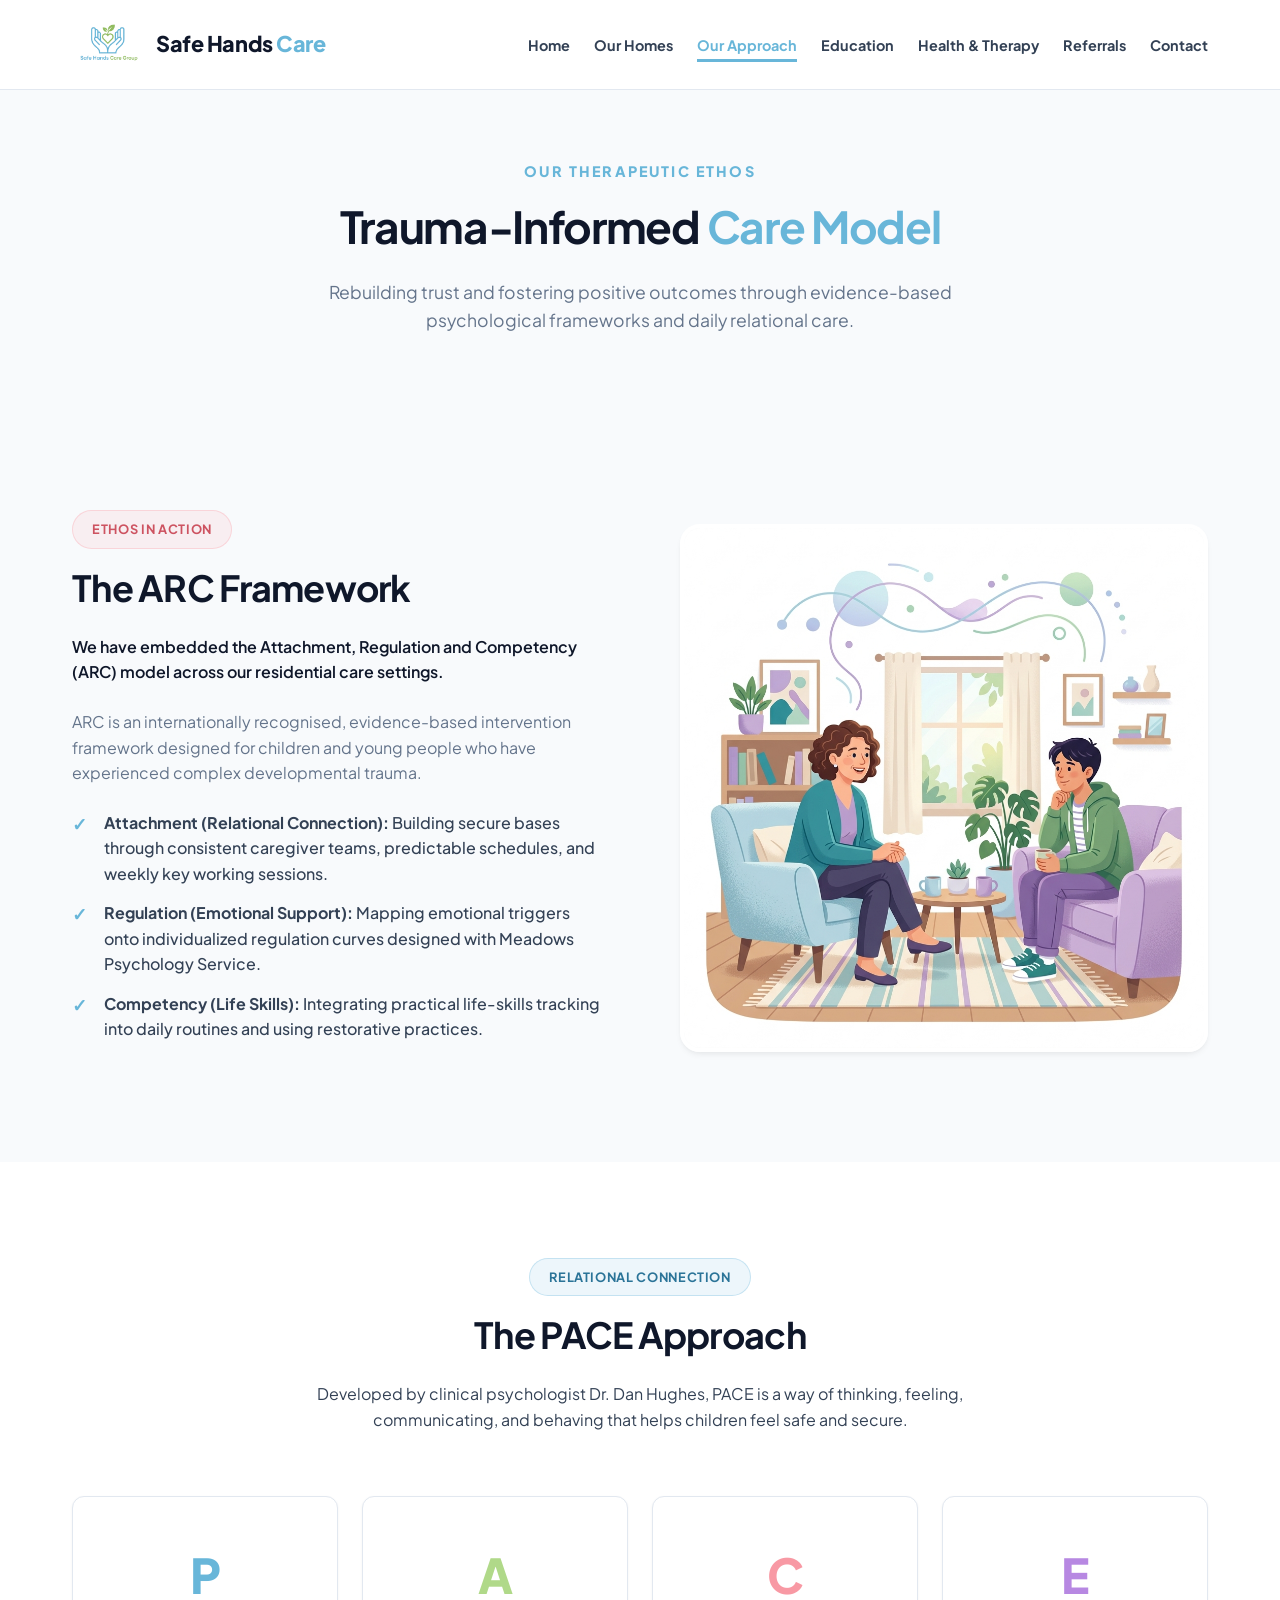
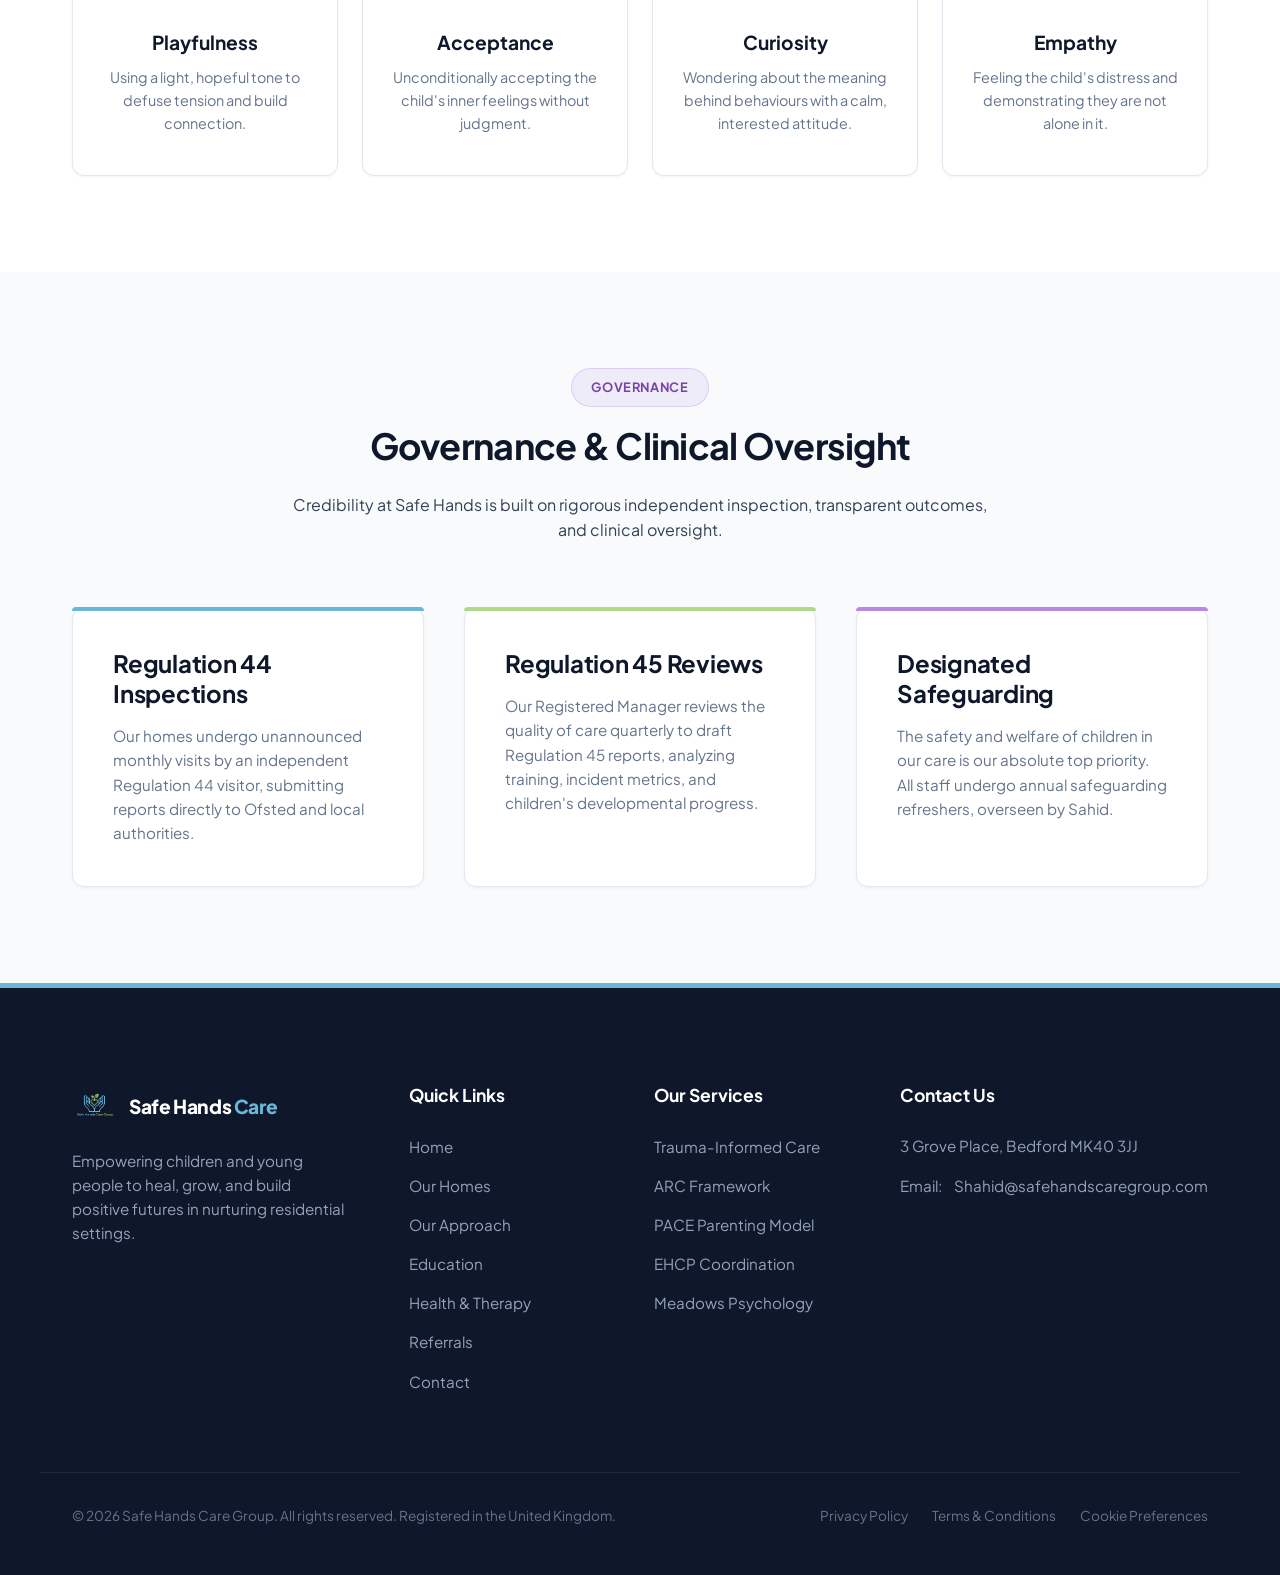
==== approach.html @ 8914d91e "first commit" ====
<!DOCTYPE html>
<html lang="en">
<head>
  <meta charset="UTF-8">
  <meta name="viewport" content="width=device-width, initial-scale=1.0">
  <title>Our Approach | Safe Hands Care Group</title>
  <meta name="description" content="Learn about our child-centred, trauma-informed approach. View details on the ARC Framework, the PACE Model, and our clinical governance structures.">
  <link rel="stylesheet" href="index.css">
</head>
<body>

  <!-- Header Section -->
  <header class="header" id="header">
    <div class="container nav-wrapper">
      <a href="index.html" class="logo-link" id="logo-link">
        <img src="assets/Logo.png" alt="Safe Hands Care Group Logo" class="logo-img">
        <div class="brand-text">Safe Hands <span>Care</span></div>
      </a>
      <button class="menu-toggle" id="menu-toggle" aria-label="Toggle Navigation">
        <span></span>
        <span></span>
        <span></span>
      </button>
      <ul class="nav-menu" id="nav-menu">
        <li class="nav-item"><a href="index.html">Home</a></li>
        <li class="nav-item"><a href="homes.html">Our Homes</a></li>
        <li class="nav-item active"><a href="approach.html">Our Approach</a></li>
        <li class="nav-item"><a href="education.html">Education</a></li>
        <li class="nav-item"><a href="health-therapy.html">Health & Therapy</a></li>
        <li class="nav-item"><a href="referrals.html">Referrals</a></li>
        <li class="nav-item"><a href="contact.html">Contact</a></li>
      </ul>
    </div>
  </header>

  <!-- Hero Section -->
  <section class="hero" id="approach-hero" style="padding: 10rem 0 5rem 0;">
    <div class="container">
      <div class="hero-content" style="max-width: 800px; margin: 0 auto; text-align: center;">
        <div class="hero-subtitle">Our Therapeutic Ethos</div>
        <h1 style="margin-bottom: 1.5rem;">Trauma-Informed <span>Care Model</span></h1>
        <p class="hero-desc" style="margin: 0 auto; max-width: 650px;">
          Rebuilding trust and fostering positive outcomes through evidence-based psychological frameworks and daily relational care.
        </p>
      </div>
    </div>
  </section>

  <!-- Core Approach Section -->
  <section class="section section-bg-light" id="core-approach">
    <div class="container">
      <div class="split-section">
        <div>
          <span class="badge badge-pink">Ethos in Action</span>
          <h2>The ARC Framework</h2>
          <p style="margin-top: 1rem; color: var(--text-dark); margin-bottom: 1.5rem; font-weight: 600;">
            We have embedded the Attachment, Regulation and Competency (ARC) model across our residential care settings.
          </p>
          <p style="color: var(--text-light); margin-bottom: 1.5rem;">
            ARC is an internationally recognised, evidence-based intervention framework designed for children and young people who have experienced complex developmental trauma.
          </p>
          <ul class="checklist">
            <li><strong>Attachment (Relational Connection):</strong> Building secure bases through consistent caregiver teams, predictable schedules, and weekly key working sessions.</li>
            <li><strong>Regulation (Emotional Support):</strong> Mapping emotional triggers onto individualized regulation curves designed with Meadows Psychology Service.</li>
            <li><strong>Competency (Life Skills):</strong> Integrating practical life-skills tracking into daily routines and using restorative practices.</li>
          </ul>
        </div>
        <div class="split-image-wrapper">
          <img src="assets/therapeutic_approach.png" alt="Therapeutic Approach Illustration">
        </div>
      </div>
    </div>
  </section>

  <!-- PACE Model -->
  <section class="section" id="pace-model">
    <div class="container">
      <div class="section-title-wrapper">
        <span class="badge badge-blue">relational connection</span>
        <h2>The PACE Approach</h2>
        <p>Developed by clinical psychologist Dr. Dan Hughes, PACE is a way of thinking, feeling, communicating, and behaving that helps children feel safe and secure.</p>
      </div>

      <div class="pace-container">
        <div class="pace-card">
          <span class="pace-letter">P</span>
          <h4>Playfulness</h4>
          <p style="color: var(--text-light); font-size: 0.9rem;">Using a light, hopeful tone to defuse tension and build connection.</p>
        </div>
        <div class="pace-card">
          <span class="pace-letter">A</span>
          <h4>Acceptance</h4>
          <p style="color: var(--text-light); font-size: 0.9rem;">Unconditionally accepting the child's inner feelings without judgment.</p>
        </div>
        <div class="pace-card">
          <span class="pace-letter">C</span>
          <h4>Curiosity</h4>
          <p style="color: var(--text-light); font-size: 0.9rem;">Wondering about the meaning behind behaviours with a calm, interested attitude.</p>
        </div>
        <div class="pace-card">
          <span class="pace-letter">E</span>
          <h4>Empathy</h4>
          <p style="color: var(--text-light); font-size: 0.9rem;">Feeling the child's distress and demonstrating they are not alone in it.</p>
        </div>
      </div>
    </div>
  </section>

  <!-- Clinical Oversight -->
  <section class="section section-bg-light" id="oversight">
    <div class="container">
      <div class="section-title-wrapper">
        <span class="badge badge-purple">Governance</span>
        <h2>Governance & Clinical Oversight</h2>
        <p>Credibility at Safe Hands is built on rigorous independent inspection, transparent outcomes, and clinical oversight.</p>
      </div>

      <div class="grid grid-3">
        <div class="card color-card-blue">
          <h3>Regulation 44 Inspections</h3>
          <p style="font-size: 0.95rem; color: var(--text-light); margin-top: 0.5rem;">
            Our homes undergo unannounced monthly visits by an independent Regulation 44 visitor, submitting reports directly to Ofsted and local authorities.
          </p>
        </div>

        <div class="card color-card-green">
          <h3>Regulation 45 Reviews</h3>
          <p style="font-size: 0.95rem; color: var(--text-light); margin-top: 0.5rem;">
            Our Registered Manager reviews the quality of care quarterly to draft Regulation 45 reports, analyzing training, incident metrics, and children's developmental progress.
          </p>
        </div>

        <div class="card color-card-purple">
          <h3>Designated Safeguarding</h3>
          <p style="font-size: 0.95rem; color: var(--text-light); margin-top: 0.5rem;">
            The safety and welfare of children in our care is our absolute top priority. All staff undergo annual safeguarding refreshers, overseen by Sahid.
          </p>
        </div>
      </div>
    </div>
  </section>

  <!-- Footer Section -->
  <footer class="footer" id="footer">
    <div class="container footer-grid">
      <div class="footer-brand">
        <a href="index.html" class="logo-link">
          <img src="assets/Logo.png" alt="Safe Hands Care Group Logo" style="height: 45px;">
          <div class="brand-text" style="font-size: 1.2rem;">Safe Hands <span>Care</span></div>
        </a>
        <p>Empowering children and young people to heal, grow, and build positive futures in nurturing residential settings.</p>
      </div>
      <div>
        <h4 class="footer-title">Quick Links</h4>
        <ul class="footer-links">
          <li><a href="index.html">Home</a></li>
          <li><a href="homes.html">Our Homes</a></li>
          <li><a href="approach.html">Our Approach</a></li>
          <li><a href="education.html">Education</a></li>
          <li><a href="health-therapy.html">Health & Therapy</a></li>
          <li><a href="referrals.html">Referrals</a></li>
          <li><a href="contact.html">Contact</a></li>
        </ul>
      </div>
      <div>
        <h4 class="footer-title">Our Services</h4>
        <ul class="footer-links">
          <li><a href="approach.html">Trauma-Informed Care</a></li>
          <li><a href="approach.html">ARC Framework</a></li>
          <li><a href="approach.html">PACE Parenting Model</a></li>
          <li><a href="education.html">EHCP Coordination</a></li>
          <li><a href="health-therapy.html">Meadows Psychology</a></li>
        </ul>
      </div>
      <div>
        <h4 class="footer-title">Contact Us</h4>
        <ul class="footer-contact-list">
          <li>
            <a href="https://maps.google.com/?q=3+Grove+Place,+Bedford+MK40+3JJ" target="_blank" rel="noopener noreferrer" style="color: #94A3B8;">
              3 Grove Place, Bedford MK40 3JJ
            </a>
          </li>

          <li>
            Email: <a href="mailto:Shahid@safehandscaregroup.com">Shahid@safehandscaregroup.com</a>
          </li>
        </ul>
      </div>
    </div>
    <div class="container footer-bottom">
      <p>&copy; 2026 Safe Hands Care Group. All rights reserved. Registered in the United Kingdom.</p>
      <div class="footer-bottom-links">
        <a href="#">Privacy Policy</a>
        <a href="#">Terms & Conditions</a>
        <a href="#">Cookie Preferences</a>
      </div>
    </div>
  </footer>

  <!-- Scroll Top Button -->
  <button class="scroll-top-btn" aria-label="Scroll to top" id="scroll-top-btn">↑</button>

  <script src="main.js"></script>
</body>
</html>
---- index.css ----
@import url('https://fonts.googleapis.com/css2?family=Plus+Jakarta+Sans:wght@300;400;500;600;700;800&display=swap');

:root {
  --primary-blue: #68B6D9;
  --primary-green: #B0D989;
  --primary-yellow: #F3E5AD;
  --primary-pink: #F899A4;
  --primary-purple: #B788E2;
  
  --primary-blue-light: rgba(104, 182, 217, 0.12);
  --primary-green-light: rgba(176, 217, 137, 0.12);
  --primary-yellow-light: rgba(243, 229, 173, 0.15);
  --primary-pink-light: rgba(248, 153, 164, 0.12);
  --primary-purple-light: rgba(183, 136, 226, 0.12);

  --text-dark: #0F172A;
  --text-medium: #334155;
  --text-light: #64748B;
  --text-muted: #94A3B8;
  
  --bg-white: #FFFFFF;
  --bg-light: #F8FAFC;
  --bg-card: #FFFFFF;
  --border-color: #E2E8F0;
  
  --shadow-sm: 0 1px 3px rgba(0, 0, 0, 0.05);
  --shadow-md: 0 4px 6px -1px rgba(0, 0, 0, 0.05), 0 2px 4px -1px rgba(0, 0, 0, 0.03);
  --shadow-lg: 0 10px 15px -3px rgba(0, 0, 0, 0.05), 0 4px 6px -2px rgba(0, 0, 0, 0.03);
  
  --radius-sm: 8px;
  --radius-md: 12px;
  --radius-lg: 20px;
  
  --transition-smooth: all 0.25s ease;
  --transition-fast: all 0.1s ease;
}

/* Base Styles & Resets */
*, *::before, *::after {
  box-sizing: border-box;
  margin: 0;
  padding: 0;
}

html {
  scroll-behavior: smooth;
  scroll-padding-top: 100px;
}

body {
  font-family: 'Plus Jakarta Sans', sans-serif;
  color: var(--text-medium);
  background-color: var(--bg-white);
  line-height: 1.6;
  -webkit-font-smoothing: antialiased;
  overflow-x: hidden;
}

h1, h2, h3, h4, h5, h6 {
  color: var(--text-dark);
  font-weight: 700;
  line-height: 1.25;
}

h1 {
  font-size: 2.75rem;
  letter-spacing: -0.03em;
}

h2 {
  font-size: 2.25rem;
  letter-spacing: -0.02em;
  margin-bottom: 1.5rem;
}

h3 {
  font-size: 1.5rem;
  letter-spacing: -0.01em;
}

a {
  color: inherit;
  text-decoration: none;
  transition: var(--transition-smooth);
}

img {
  max-width: 100%;
  height: auto;
  display: block;
}

/* Utilities */
.container {
  width: 100%;
  max-width: 1200px;
  margin: 0 auto;
  padding: 0 2rem;
}

.section {
  padding: 6rem 0;
  position: relative;
}

.section-bg-light {
  background-color: var(--bg-light);
}

.section-title-wrapper {
  max-width: 700px;
  margin: 0 auto 4rem auto;
  text-align: center;
}

.badge {
  display: inline-block;
  padding: 0.5rem 1.2rem;
  border-radius: 50px;
  font-size: 0.8rem;
  font-weight: 700;
  text-transform: uppercase;
  letter-spacing: 0.05em;
  margin-bottom: 1rem;
  border: 1px solid transparent;
}

.badge-blue {
  background-color: var(--primary-blue-light);
  color: #2b7498;
  border-color: rgba(104, 182, 217, 0.3);
}

.badge-pink {
  background-color: var(--primary-pink-light);
  color: #cd5361;
  border-color: rgba(248, 153, 164, 0.3);
}

.badge-green {
  background-color: var(--primary-green-light);
  color: #658546;
  border-color: rgba(176, 217, 137, 0.3);
}

.badge-purple {
  background-color: var(--primary-purple-light);
  color: #7b45a7;
  border-color: rgba(183, 136, 226, 0.3);
}

.grid {
  display: grid;
  gap: 2.5rem;
}

.grid-2 {
  grid-template-columns: repeat(2, 1fr);
}

.grid-3 {
  grid-template-columns: repeat(3, 1fr);
}

.text-center {
  text-align: center;
}

/* Header & Navigation */
.header {
  background-color: var(--bg-white);
  border-bottom: 1px solid var(--border-color);
  position: fixed;
  top: 0;
  left: 0;
  right: 0;
  z-index: 1000;
  height: 90px;
  display: flex;
  align-items: center;
  transition: var(--transition-smooth);
}

.header.scrolled {
  height: 75px;
  box-shadow: var(--shadow-sm);
}

.nav-wrapper {
  display: flex;
  justify-content: space-between;
  align-items: center;
  width: 100%;
}

.logo-link {
  display: flex;
  align-items: center;
  gap: 0.75rem;
}

.logo-img {
  height: 72px;
  width: auto;
  transition: var(--transition-smooth);
}

.header.scrolled .logo-img {
  height: 58px;
}

.brand-text {
  font-weight: 800;
  font-size: 1.35rem;
  color: var(--text-dark);
  letter-spacing: -0.02em;
}

.brand-text span {
  color: var(--primary-blue);
}

.nav-menu {
  display: flex;
  align-items: center;
  list-style: none;
  gap: 1.5rem;
}

.nav-item a {
  font-weight: 700;
  font-size: 0.9rem;
  color: var(--text-medium);
  position: relative;
  padding: 0.5rem 0;
}

.nav-item a:hover,
.nav-item.active a {
  color: var(--primary-blue);
}

.nav-item a::after {
  content: '';
  position: absolute;
  bottom: 0;
  left: 0;
  width: 0;
  height: 3px;
  background-color: var(--primary-blue);
  transition: var(--transition-smooth);
}

.nav-item a:hover::after,
.nav-item.active a::after {
  width: 100%;
}

.menu-toggle {
  display: none;
  background: none;
  border: none;
  cursor: pointer;
  width: 30px;
  height: 24px;
  position: relative;
  z-index: 1001;
}

.menu-toggle span {
  display: block;
  width: 100%;
  height: 2px;
  background-color: var(--text-dark);
  position: absolute;
  transition: var(--transition-smooth);
  border-radius: 2px;
}

.menu-toggle span:nth-child(1) { top: 0; }
.menu-toggle span:nth-child(2) { top: 11px; }
.menu-toggle span:nth-child(3) { top: 22px; }

.menu-toggle.open span:nth-child(1) {
  transform: translateY(11px) rotate(45deg);
}
.menu-toggle.open span:nth-child(2) {
  opacity: 0;
}
.menu-toggle.open span:nth-child(3) {
  transform: translateY(-11px) rotate(-45deg);
}

/* 3D Button System (Tactile, Beveled with Press Animation) */
.btn {
  display: inline-flex;
  align-items: center;
  justify-content: center;
  padding: 0.8rem 1.6rem;
  border-radius: 10px;
  font-weight: 700;
  font-size: 0.9rem;
  text-transform: uppercase;
  letter-spacing: 0.05em;
  cursor: pointer;
  transition: var(--transition-fast);
  border: 2px solid var(--btn-border);
  background-color: var(--btn-face);
  color: var(--text-dark);
  box-shadow: 0 5px 0 var(--btn-bevel);
  transform: translateY(-3px);
  position: relative;
}

.btn:hover {
  transform: translateY(-4px);
  box-shadow: 0 6px 0 var(--btn-bevel);
}

.btn:active {
  transform: translateY(2px);
  box-shadow: 0 1px 0 var(--btn-bevel);
}

.btn-primary {
  --btn-border: #357493;
  --btn-bevel: #68B6D9;
  --btn-face: #F0F9FD;
}

.btn-secondary {
  --btn-border: #9a4855;
  --btn-bevel: #F899A4;
  --btn-face: #FFF2F4;
}

.btn-outline {
  --btn-border: #475569;
  --btn-bevel: #64748B;
  --btn-face: #F8FAFC;
}

.btn-outline:hover {
  --btn-border: #357493;
  --btn-bevel: #68B6D9;
  --btn-face: #F0F9FD;
}

/* Hero Section */
.hero {
  padding: 10rem 0 6rem 0;
  background-color: var(--bg-light);
  position: relative;
  overflow: hidden;
}

.hero-content {
  max-width: 620px;
}

.hero-subtitle {
  color: var(--primary-blue);
  font-weight: 800;
  text-transform: uppercase;
  letter-spacing: 0.15em;
  font-size: 0.9rem;
  margin-bottom: 1rem;
}

.hero h1 {
  margin-bottom: 1.5rem;
}

.hero h1 span {
  color: var(--primary-blue);
}

.hero-desc {
  font-size: 1.1rem;
  color: var(--text-light);
  margin-bottom: 2.5rem;
  max-width: 540px;
}

.hero-buttons {
  display: flex;
  gap: 1.5rem;
}

.hero-img-wrapper {
  position: relative;
  display: flex;
  justify-content: center;
  align-items: center;
}

.hero-img-card {
  border-radius: var(--radius-lg);
  overflow: hidden;
  box-shadow: var(--shadow-md);
  border: 4px solid #ffffff;
  transition: var(--transition-smooth);
  width: 100%;
}

.hero-img-card:hover {
  transform: translateY(-2px);
}

/* Info Cards & Sections */
.card {
  background-color: var(--bg-card);
  border-radius: var(--radius-md);
  padding: 2.5rem;
  box-shadow: var(--shadow-sm);
  border: 1px solid var(--border-color);
  transition: var(--transition-smooth);
  position: relative;
}

.card:hover {
  transform: translateY(-3px);
  box-shadow: var(--shadow-md);
  border-color: var(--primary-blue);
}

.card::before {
  content: '';
  position: absolute;
  top: -1px;
  left: -1px;
  right: -1px;
  height: 4px;
  background-color: var(--card-accent-color, var(--primary-blue));
  border-radius: var(--radius-md) var(--radius-md) 0 0;
}

.card-icon {
  width: 50px;
  height: 50px;
  border-radius: var(--radius-sm);
  display: flex;
  align-items: center;
  justify-content: center;
  margin-bottom: 1.5rem;
  font-size: 1.4rem;
}

.card h3 {
  margin-bottom: 1rem;
}

/* Card variants using solid colors */
.color-card-blue { --card-accent-color: var(--primary-blue); }
.color-card-green { --card-accent-color: var(--primary-green); }
.color-card-pink { --card-accent-color: var(--primary-pink); }
.color-card-purple { --card-accent-color: var(--primary-purple); }

/* House Profile Block */
.house-profile {
  display: grid;
  grid-template-columns: 1.2fr 1fr;
  gap: 4rem;
  align-items: center;
  background-color: var(--bg-card);
  border-radius: var(--radius-lg);
  overflow: hidden;
  box-shadow: var(--shadow-md);
  border: 1px solid var(--border-color);
}

.house-gallery {
  position: relative;
  height: 100%;
  min-height: 450px;
  overflow: hidden;
}

.house-gallery img {
  width: 100%;
  height: 100%;
  object-fit: cover;
  transition: var(--transition-smooth);
}

.house-gallery:hover img {
  transform: scale(1.02);
}

.house-badge {
  position: absolute;
  top: 1.5rem;
  left: 1.5rem;
  background-color: var(--bg-white);
  padding: 0.5rem 1rem;
  border-radius: 50px;
  font-weight: 700;
  box-shadow: var(--shadow-sm);
  color: var(--primary-blue);
  z-index: 10;
  border: 1px solid var(--border-color);
}

.house-info {
  padding: 4rem;
}

.house-meta {
  display: grid;
  grid-template-columns: repeat(2, 1fr);
  gap: 1.5rem;
  margin: 2rem 0;
  padding: 1.5rem 0;
  border-top: 1px solid var(--border-color);
  border-bottom: 1px solid var(--border-color);
}

.meta-item {
  display: flex;
  flex-direction: column;
}

.meta-label {
  font-size: 0.8rem;
  color: var(--text-light);
  text-transform: uppercase;
  letter-spacing: 0.05em;
}

.meta-value {
  font-weight: 700;
  color: var(--text-dark);
  font-size: 1.05rem;
}

.house-features {
  list-style: none;
  margin-bottom: 2.5rem;
}

.house-features li {
  position: relative;
  padding-left: 1.75rem;
  margin-bottom: 0.75rem;
  font-weight: 500;
}

.house-features li::before {
  content: "✓";
  position: absolute;
  left: 0;
  color: var(--primary-green);
  font-weight: 800;
}

/* Ofsted Banner */
.ofsted-banner {
  background-color: var(--bg-light);
  border-radius: var(--radius-md);
  padding: 3rem;
  border: 1px solid var(--border-color);
  display: flex;
  align-items: center;
  justify-content: space-between;
  gap: 3rem;
  margin-top: 4rem;
}

.ofsted-text h3 {
  margin-bottom: 0.5rem;
}

.ofsted-logo-wrapper {
  background: var(--bg-white);
  padding: 1.25rem;
  border-radius: var(--radius-sm);
  box-shadow: var(--shadow-sm);
  display: flex;
  align-items: center;
  justify-content: center;
  min-width: 140px;
  border: 1px solid var(--border-color);
}

.ofsted-logo-wrapper span {
  font-weight: 800;
  color: #002f5f;
  font-size: 1.5rem;
  letter-spacing: -0.03em;
}

.ofsted-logo-wrapper span span {
  color: #3c9bbf;
}

/* PACE Grid styling */
.pace-container {
  display: grid;
  grid-template-columns: repeat(4, 1fr);
  gap: 1.5rem;
  margin-top: 3rem;
}

.pace-card {
  background: var(--bg-white);
  padding: 2.5rem 1.5rem;
  border-radius: var(--radius-md);
  box-shadow: var(--shadow-sm);
  border: 1px solid var(--border-color);
  transition: var(--transition-smooth);
  text-align: center;
}

.pace-card:hover {
  transform: translateY(-3px);
  box-shadow: var(--shadow-md);
}

.pace-letter {
  font-size: 3rem;
  font-weight: 800;
  margin-bottom: 1rem;
  display: block;
}

.pace-card:nth-child(1) .pace-letter { color: var(--primary-blue); }
.pace-card:nth-child(2) .pace-letter { color: var(--primary-green); }
.pace-card:nth-child(3) .pace-letter { color: var(--primary-pink); }
.pace-card:nth-child(4) .pace-letter { color: var(--primary-purple); }

.pace-card h4 {
  margin-bottom: 0.75rem;
  font-size: 1.2rem;
}

/* split sections */
.split-section {
  display: grid;
  grid-template-columns: 1fr 1fr;
  gap: 5rem;
  align-items: center;
}

.split-image-wrapper {
  border-radius: var(--radius-lg);
  overflow: hidden;
  box-shadow: var(--shadow-md);
  border: 4px solid #ffffff;
}

/* Checklists */
.checklist {
  list-style: none;
  margin: 1.5rem 0;
}

.checklist li {
  position: relative;
  padding-left: 2rem;
  margin-bottom: 0.85rem;
  font-weight: 500;
}

.checklist li::before {
  content: "✓";
  position: absolute;
  left: 0;
  color: var(--primary-blue);
  font-weight: 700;
  font-size: 1.1rem;
}

/* Contact Details & Form */
.contact-wrapper {
  display: grid;
  grid-template-columns: 1.1fr 1.5fr;
  gap: 5rem;
}

.contact-info-block {
  display: flex;
  flex-direction: column;
  gap: 2rem;
}

.contact-item {
  display: flex;
  gap: 1.5rem;
  align-items: flex-start;
}

.contact-icon {
  width: 50px;
  height: 50px;
  border-radius: 50%;
  background-color: var(--primary-blue-light);
  color: var(--primary-blue);
  display: flex;
  align-items: center;
  justify-content: center;
  font-size: 1.25rem;
  flex-shrink: 0;
  border: 1px solid rgba(104, 182, 217, 0.2);
}

.contact-item-text h4 {
  margin-bottom: 0.25rem;
  font-size: 1.1rem;
}

.contact-item-text p {
  color: var(--text-light);
}

.contact-item-text a:hover {
  color: var(--primary-blue);
}

.contact-form {
  background-color: var(--bg-card);
  padding: 3.5rem;
  border-radius: var(--radius-lg);
  box-shadow: var(--shadow-md);
  border: 1px solid var(--border-color);
}

.form-title {
  margin-bottom: 2rem;
}

.form-group {
  margin-bottom: 1.75rem;
}

.form-row {
  display: grid;
  grid-template-columns: repeat(2, 1fr);
  gap: 1.5rem;
}

.form-label {
  display: block;
  font-weight: 600;
  font-size: 0.9rem;
  color: var(--text-dark);
  margin-bottom: 0.5rem;
}

.form-control {
  width: 100%;
  padding: 0.85rem 1.2rem;
  border: 2px solid var(--border-color);
  border-radius: var(--radius-sm);
  font-family: inherit;
  font-size: 0.95rem;
  color: var(--text-dark);
  transition: var(--transition-smooth);
  background-color: var(--bg-light);
}

.form-control:focus {
  outline: none;
  border-color: var(--primary-blue);
  background-color: var(--bg-white);
}

textarea.form-control {
  resize: vertical;
  min-height: 140px;
}

.toast {
  position: fixed;
  bottom: 2rem;
  right: 2rem;
  background-color: #2e7d32;
  color: white;
  padding: 1rem 2rem;
  border-radius: var(--radius-sm);
  box-shadow: var(--shadow-md);
  font-weight: 600;
  z-index: 10000;
  transform: translateY(100px);
  opacity: 0;
  transition: var(--transition-smooth);
}

.toast.show {
  transform: translateY(0);
  opacity: 1;
}

/* Map container for embedded iframe */
.map-container {
  height: 420px;
  border-radius: var(--radius-md);
  overflow: hidden;
  box-shadow: var(--shadow-md);
  border: 1px solid var(--border-color);
  margin-top: 4rem;
}

.map-container iframe {
  width: 100%;
  height: 100%;
  border: 0;
  display: block;
}

/* Professional Dark Footer - Separated from White Theme */
.footer {
  background-color: #0F172A;
  color: #94A3B8;
  padding: 6rem 0 3rem 0;
  border-top: 5px solid var(--primary-blue); /* Solid separator border */
}

.footer h1, .footer h2, .footer h3, .footer h4, .footer h5, .footer h6 {
  color: #FFFFFF;
}

.footer-grid {
  display: grid;
  grid-template-columns: 1.5fr 1fr 1fr 1.5fr;
  gap: 4rem;
  margin-bottom: 4rem;
}

.footer-brand p {
  margin-top: 1.25rem;
  color: #94A3B8;
  font-size: 0.95rem;
}

.footer-brand .brand-text {
  color: #FFFFFF;
}

.footer-title {
  font-size: 1.1rem;
  font-weight: 700;
  margin-bottom: 1.75rem;
  color: #FFFFFF;
}

.footer-links {
  list-style: none;
}

.footer-links li {
  margin-bottom: 0.85rem;
}

.footer-links a {
  color: #94A3B8;
  font-size: 0.95rem;
}

.footer-links a:hover {
  color: var(--primary-blue);
  padding-left: 4px;
}

.footer-contact-list {
  list-style: none;
}

.footer-contact-list li {
  margin-bottom: 1rem;
  display: flex;
  gap: 0.75rem;
  font-size: 0.95rem;
  color: #94A3B8;
}

.footer-contact-list a {
  color: #94A3B8;
}

.footer-contact-list a:hover {
  color: var(--primary-blue);
}

.footer-contact-list svg {
  flex-shrink: 0;
  color: var(--primary-blue);
  margin-top: 3px;
}

.footer-bottom {
  border-top: 1px solid #1E293B;
  padding-top: 2rem;
  display: flex;
  justify-content: space-between;
  align-items: center;
}

.footer-bottom p {
  font-size: 0.85rem;
  color: #64748B;
}

.footer-bottom-links {
  display: flex;
  gap: 1.5rem;
  font-size: 0.85rem;
  color: #64748B;
}

.footer-bottom-links a {
  color: #64748B;
}

.footer-bottom-links a:hover {
  color: var(--primary-blue);
}

/* Animations */
.scroll-top-btn {
  position: fixed;
  bottom: 2rem;
  left: 2rem;
  width: 50px;
  height: 50px;
  background-color: var(--primary-blue);
  color: white;
  border: none;
  border-radius: 50%;
  cursor: pointer;
  box-shadow: var(--shadow-md);
  display: flex;
  align-items: center;
  justify-content: center;
  opacity: 0;
  visibility: hidden;
  transition: var(--transition-smooth);
  z-index: 999;
}

.scroll-top-btn.show {
  opacity: 1;
  visibility: visible;
}

.scroll-top-btn:hover {
  background-color: #559ec1;
  transform: translateY(-3px);
}

/* Responsive Breakpoints & Mobile Stacking */
@media (max-width: 1024px) {
  h1 { font-size: 2.25rem; }
  h2 { font-size: 1.85rem; }
  .grid-3 { grid-template-columns: repeat(2, 1fr); }
  .house-profile { grid-template-columns: 1fr; }
  .house-gallery { min-height: 350px; }
  .house-info { padding: 3rem; }
  .pace-container { grid-template-columns: repeat(2, 1fr); }
  .footer-grid { grid-template-columns: repeat(2, 1fr); gap: 3rem; }
}

@media (max-width: 768px) {
  .section { padding: 4.5rem 0; }
  
  /* Force vertical stack on all columns for phone layout to prevent side-by-side cutoff */
  .grid-2, .grid-3, .split-section, .contact-wrapper { 
    grid-template-columns: 1fr !important; 
    gap: 2.5rem;
  }
  
  .hero { padding: 9rem 0 4.5rem 0; }
  .hero-buttons { flex-direction: column; gap: 1rem; }
  .menu-toggle { display: block; }
  
  /* Mobile Menu - Leaned and aligned towards the RIGHT */
  .nav-menu {
    position: fixed;
    top: 90px;
    right: 0;
    left: auto; /* Aligned to the right */
    width: 290px;
    background-color: var(--bg-white);
    flex-direction: column;
    padding: 3rem 2rem;
    gap: 2rem;
    transform: translateX(100%);
    transition: var(--transition-smooth);
    box-shadow: -5px 10px 25px rgba(0, 0, 0, 0.08);
    align-items: flex-end; /* Align links to the right */
    text-align: right; /* Text right aligned */
    height: calc(100vh - 90px);
    overflow-y: auto;
  }
  
  .nav-menu.open {
    transform: translateX(0);
  }
  
  .header.scrolled .nav-menu {
    top: 75px;
    height: calc(100vh - 75px);
  }

  .nav-item {
    width: 100%;
  }

  .nav-item a {
    display: block;
    width: 100%;
    font-size: 1.1rem;
    padding: 0.5rem 0;
  }

  .nav-item a::after {
    left: auto;
    right: 0; /* Anchor indicator line to the right */
  }

  .form-row { grid-template-columns: 1fr; gap: 0; }
  .ofsted-banner { flex-direction: column; text-align: center; gap: 1.5rem; }
  .footer-grid { grid-template-columns: 1fr; gap: 2.5rem; }
  .footer-bottom { flex-direction: column; gap: 1.5rem; text-align: center; }
}

@media (max-width: 480px) {
  h1 { font-size: 2rem; }
  .container { padding: 0 1.25rem; }
  .pace-container { grid-template-columns: 1fr; }
  .contact-form { padding: 2rem 1.5rem; }
}
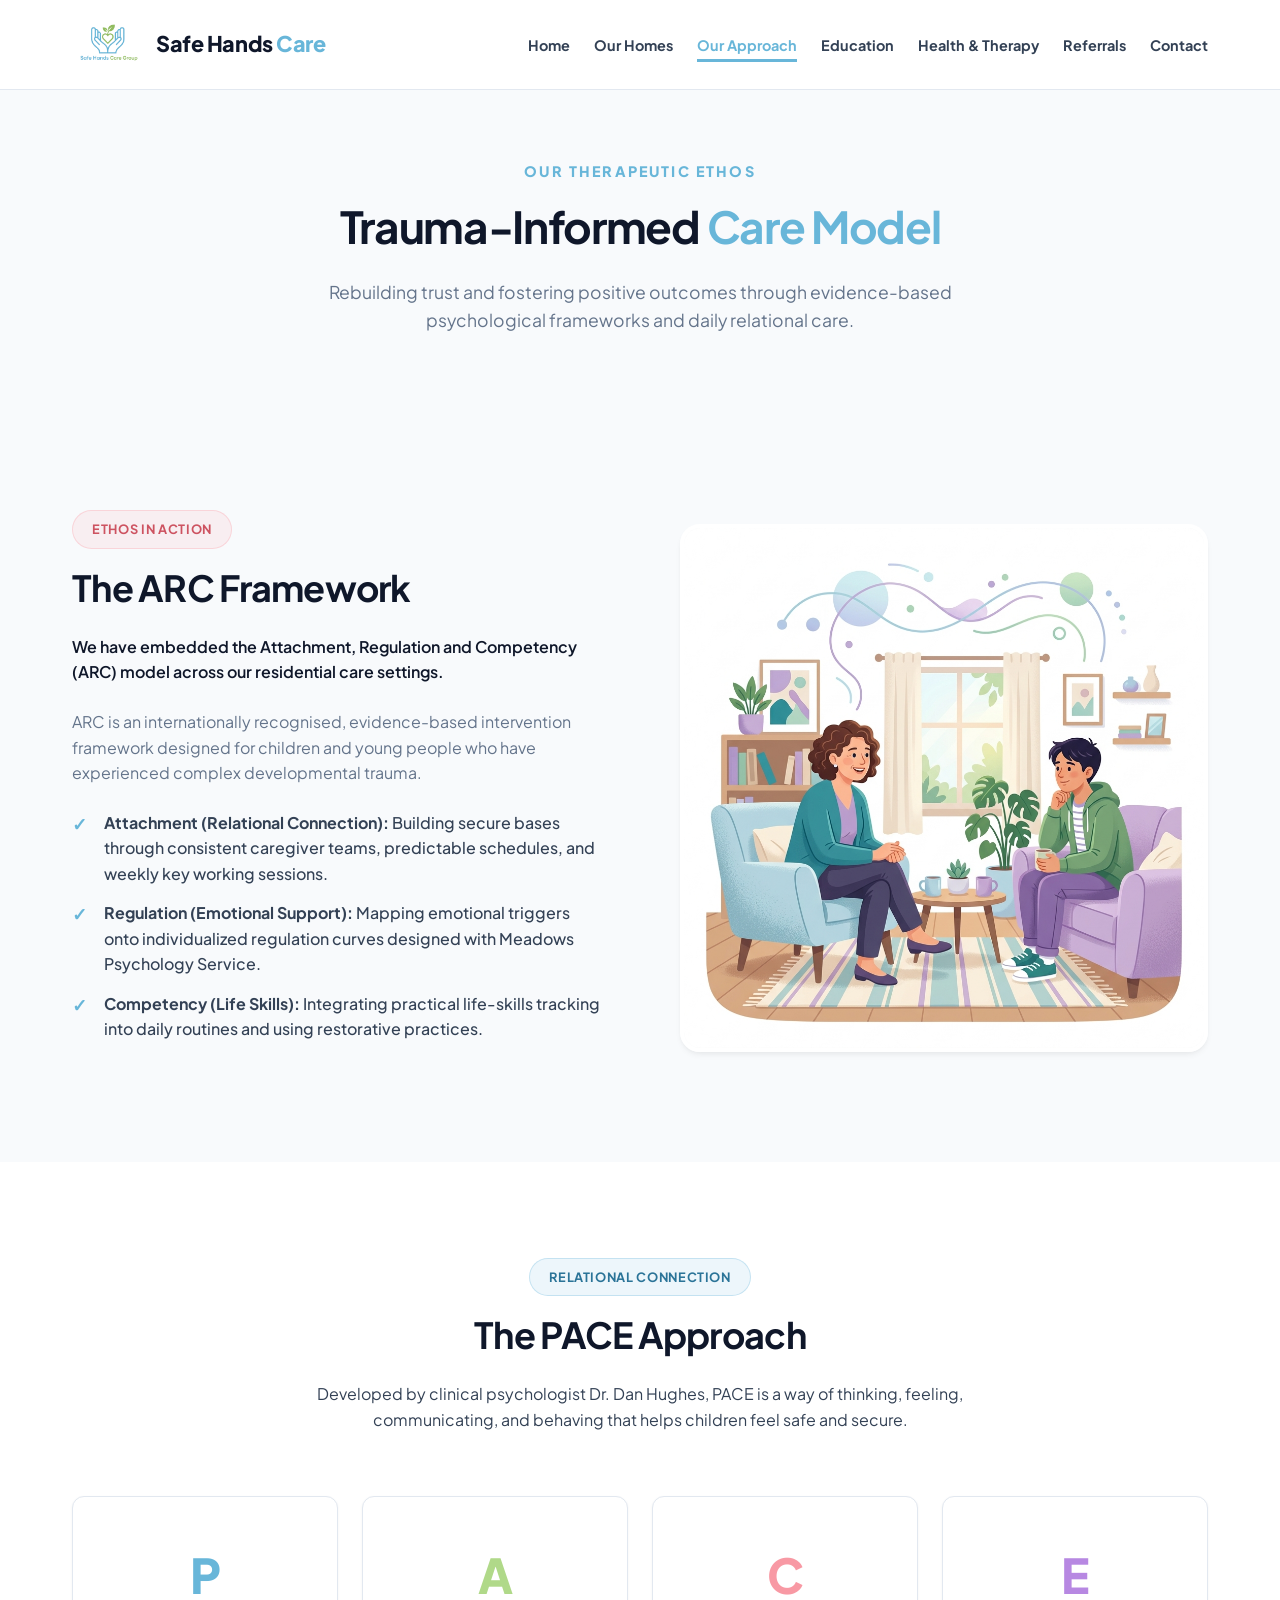
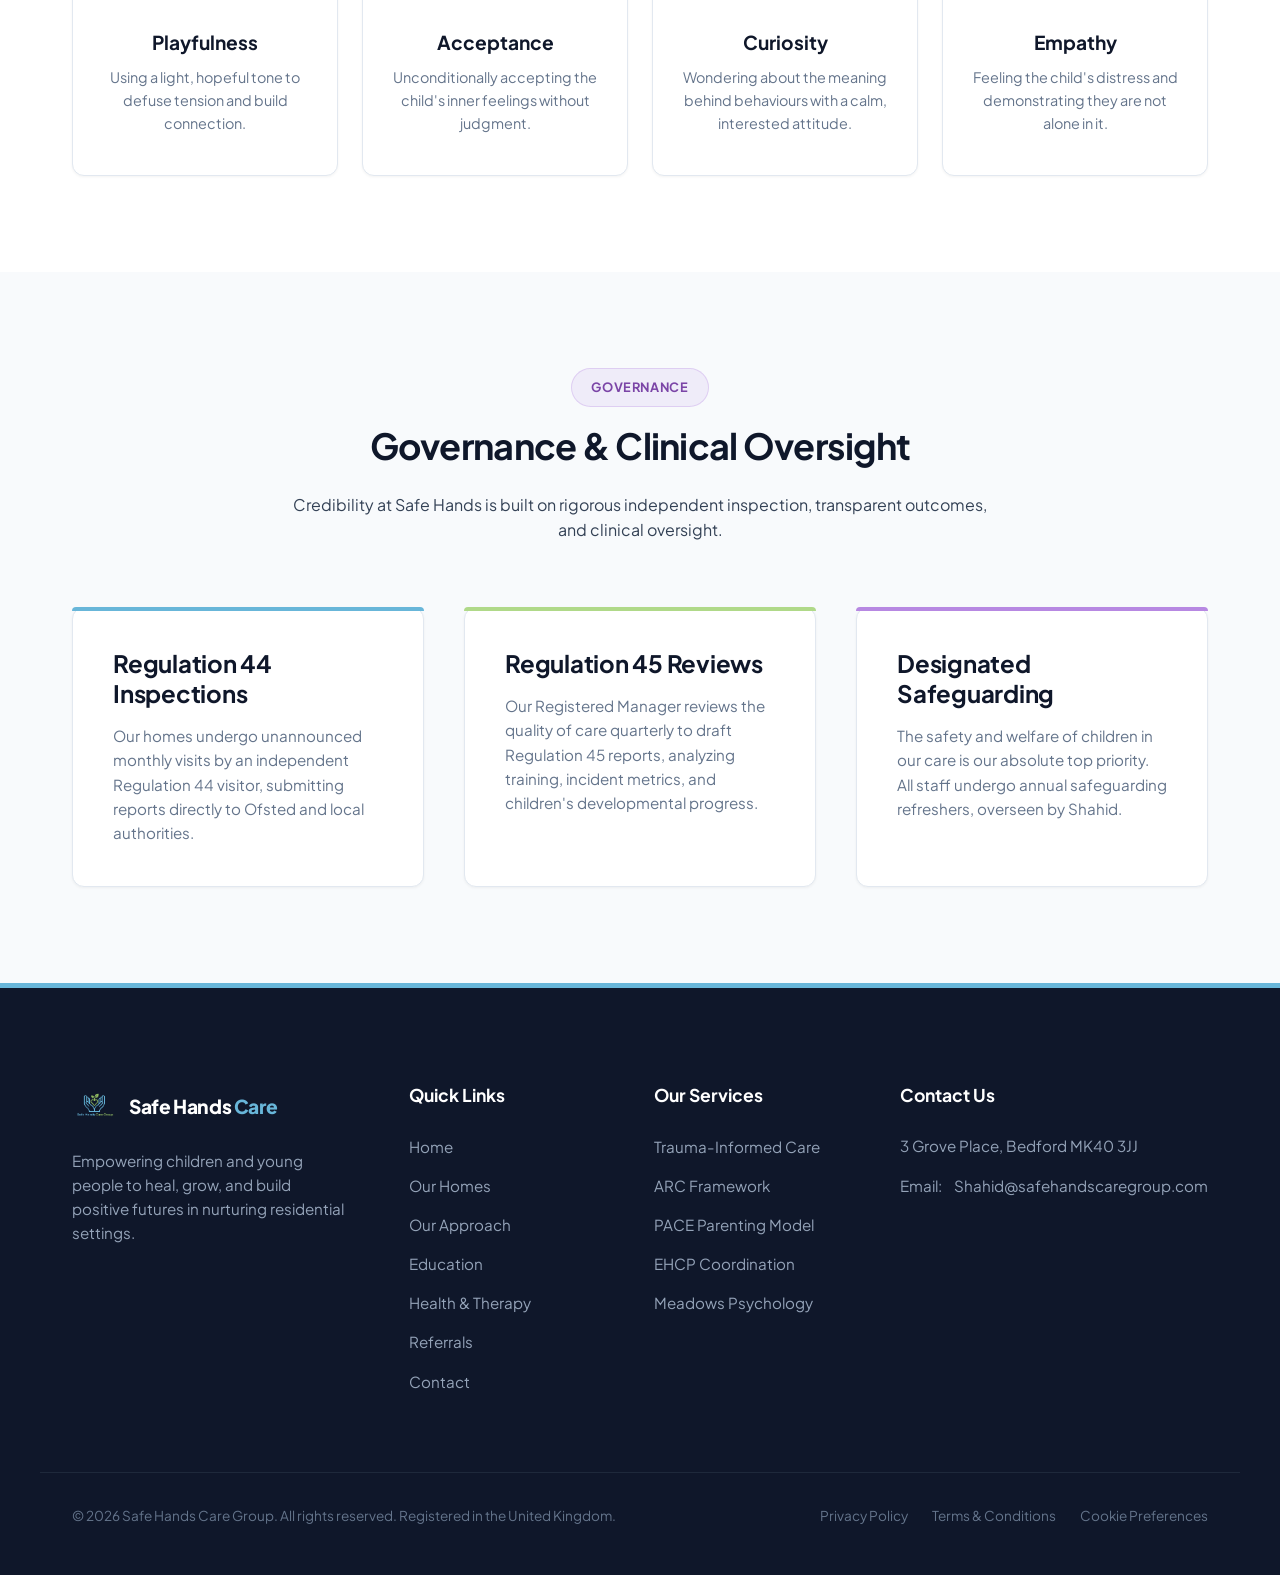
==== commit 351c2bb3: "Fix spelling of "Shahid" in multiple HTML files and remove outdated task list" ====
--- a/approach.html
+++ b/approach.html
@@ -133,7 +133,7 @@
         <div class="card color-card-purple">
           <h3>Designated Safeguarding</h3>
           <p style="font-size: 0.95rem; color: var(--text-light); margin-top: 0.5rem;">
-            The safety and welfare of children in our care is our absolute top priority. All staff undergo annual safeguarding refreshers, overseen by Sahid.
+            The safety and welfare of children in our care is our absolute top priority. All staff undergo annual safeguarding refreshers, overseen by Shahid.
           </p>
         </div>
       </div>
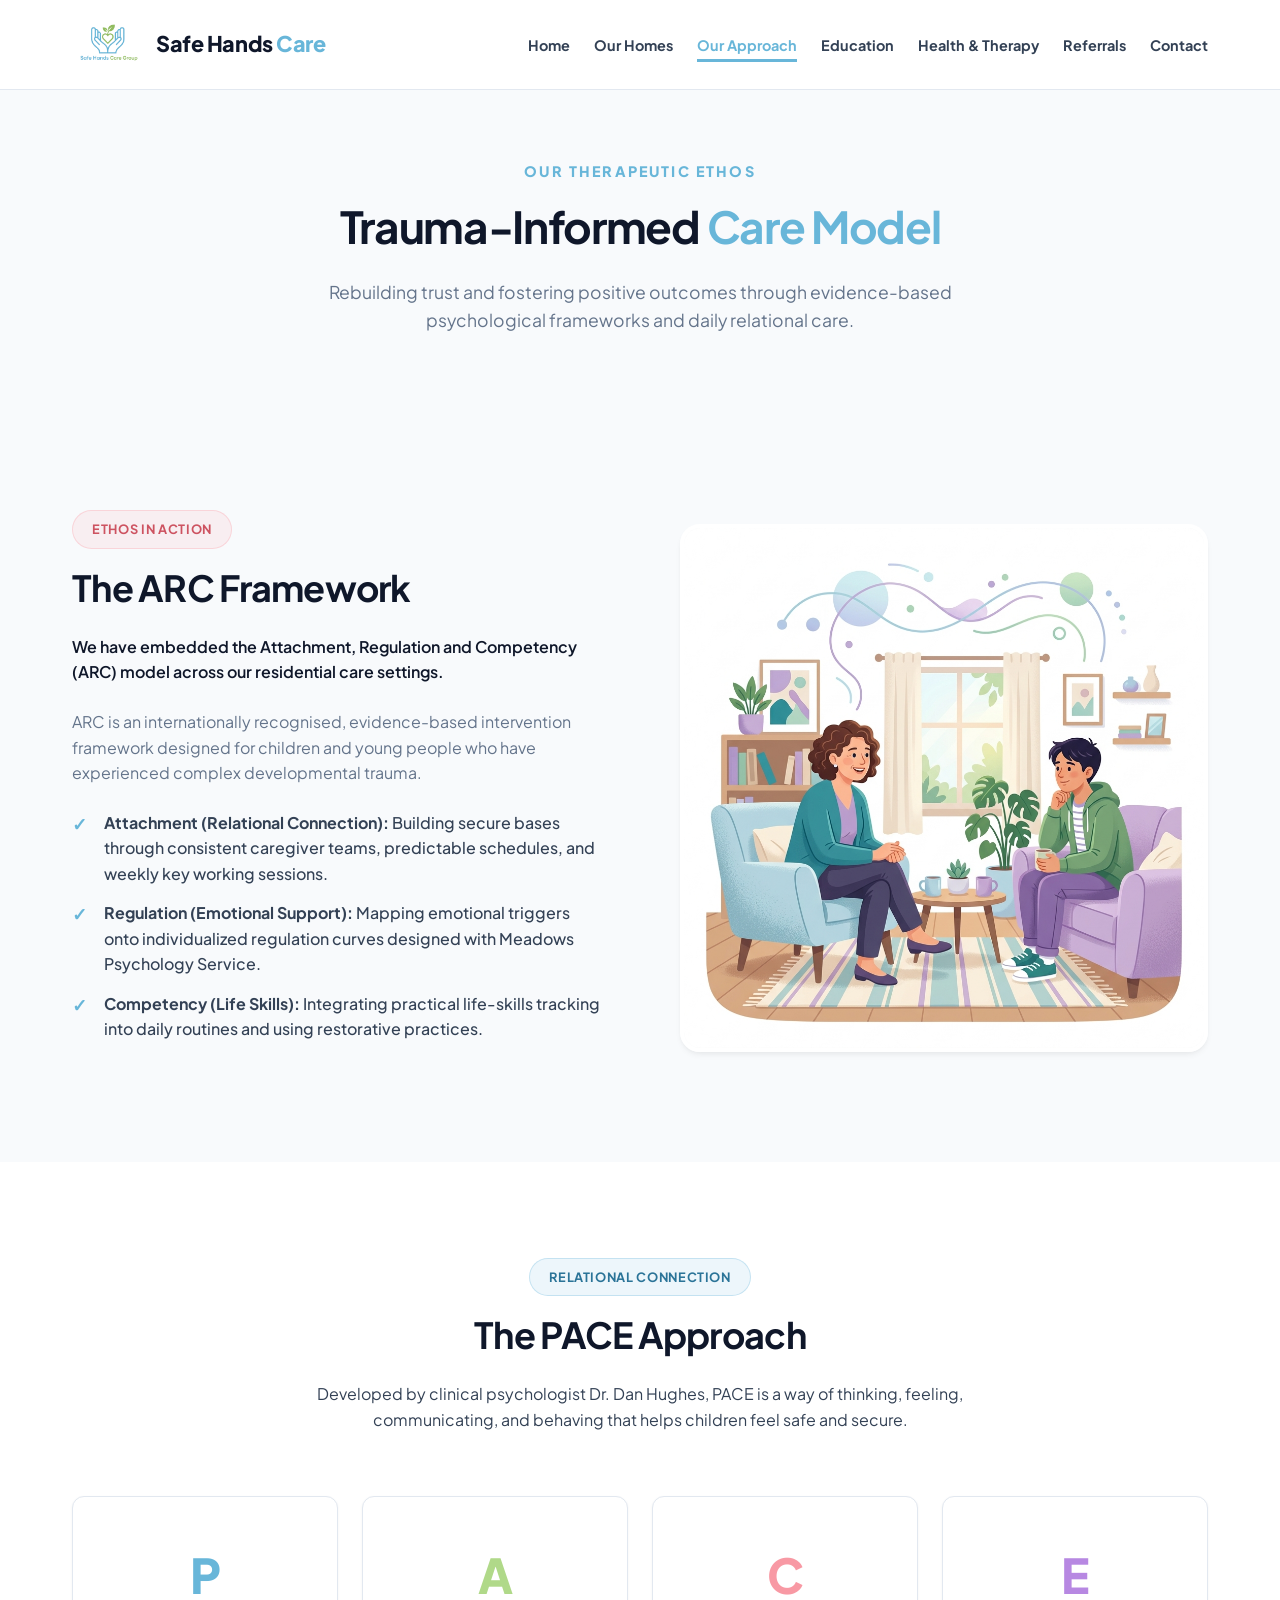
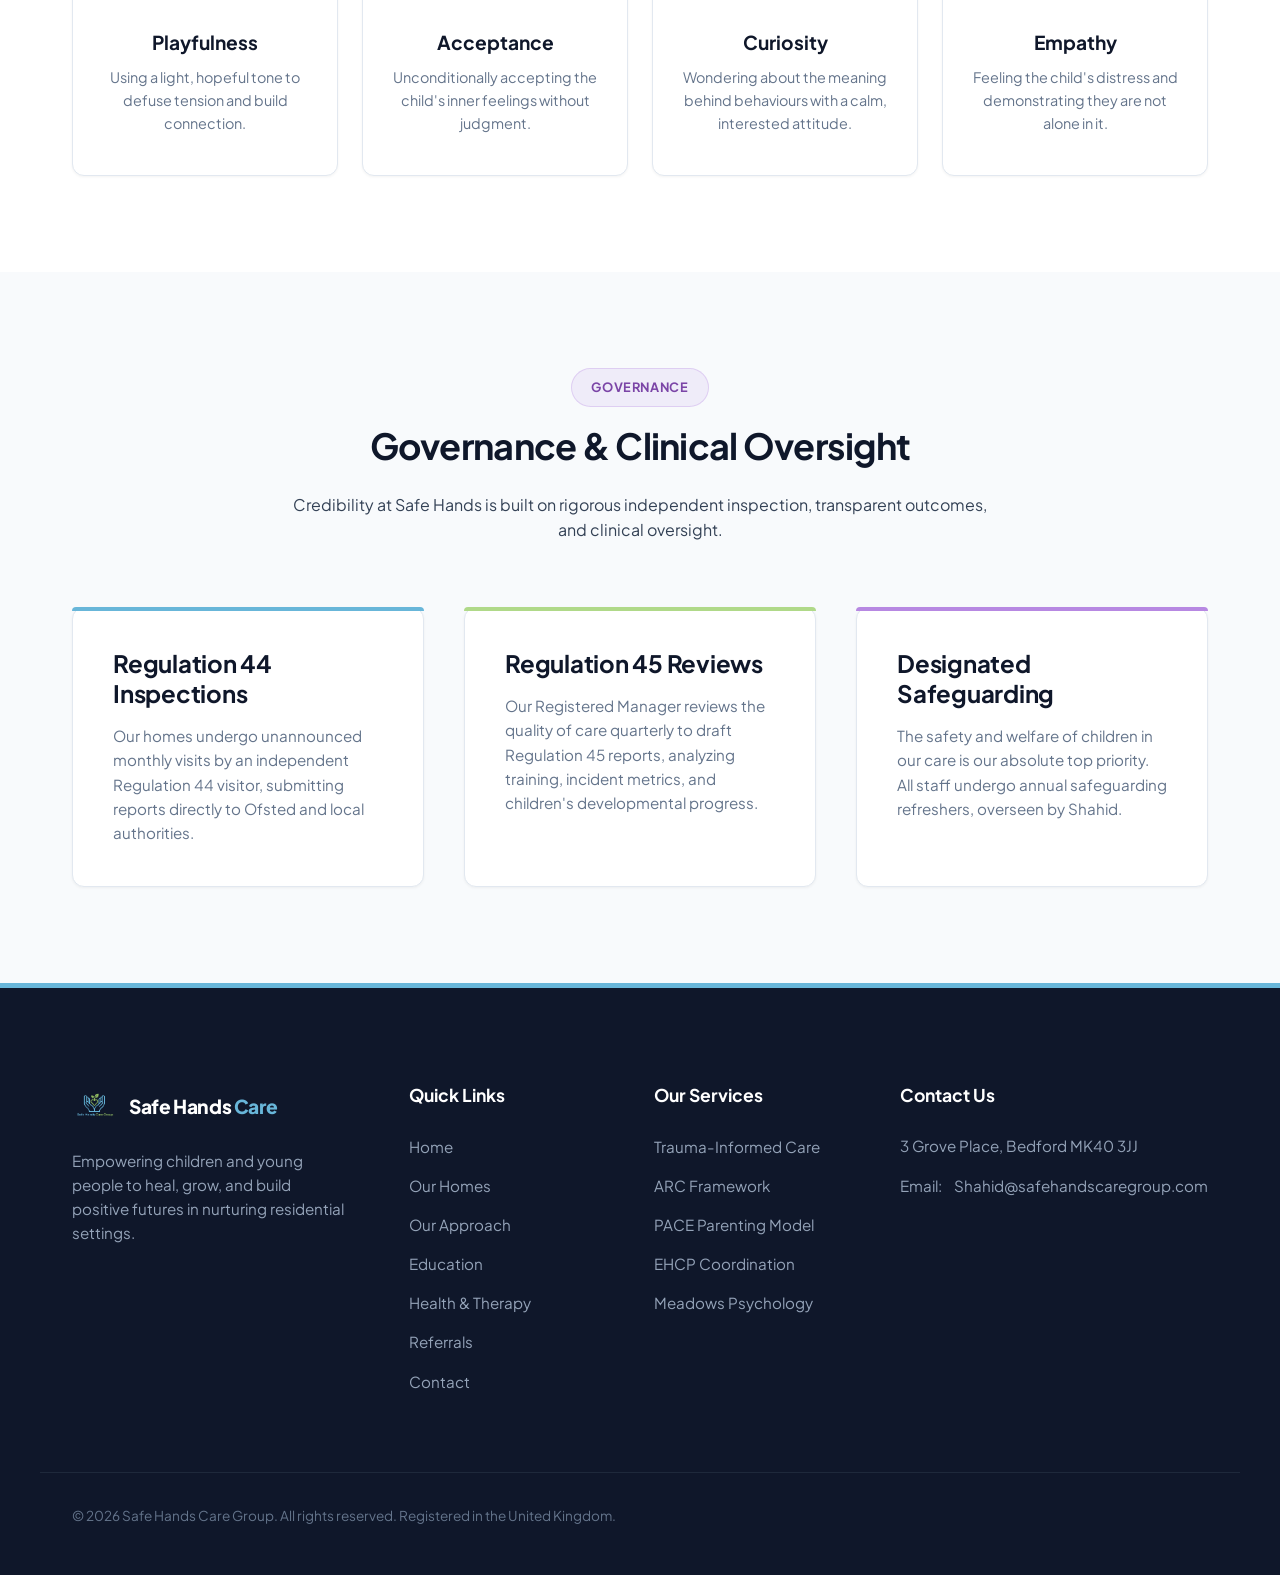
==== commit 5de85ee8: "Update approach.html" ====
--- a/approach.html
+++ b/approach.html
@@ -189,11 +189,6 @@
     </div>
     <div class="container footer-bottom">
       <p>&copy; 2026 Safe Hands Care Group. All rights reserved. Registered in the United Kingdom.</p>
-      <div class="footer-bottom-links">
-        <a href="#">Privacy Policy</a>
-        <a href="#">Terms & Conditions</a>
-        <a href="#">Cookie Preferences</a>
-      </div>
     </div>
   </footer>
 
